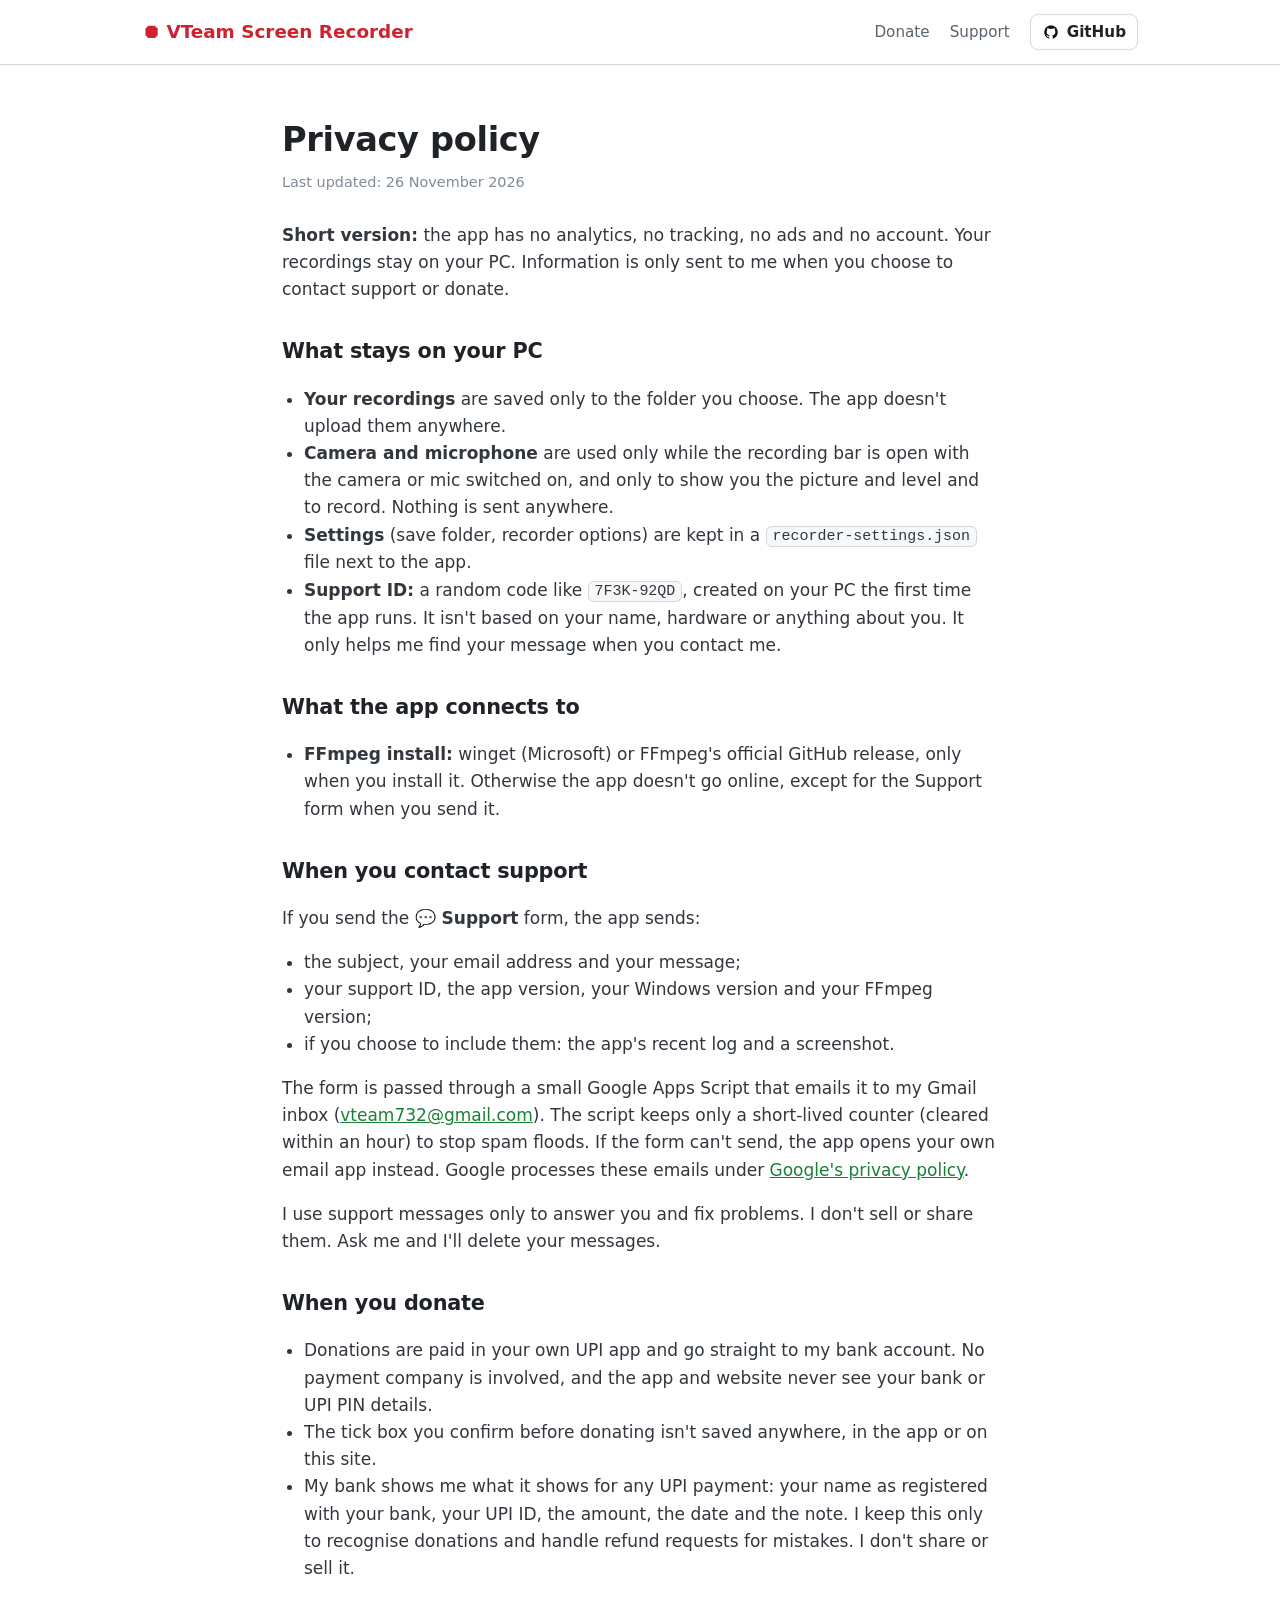
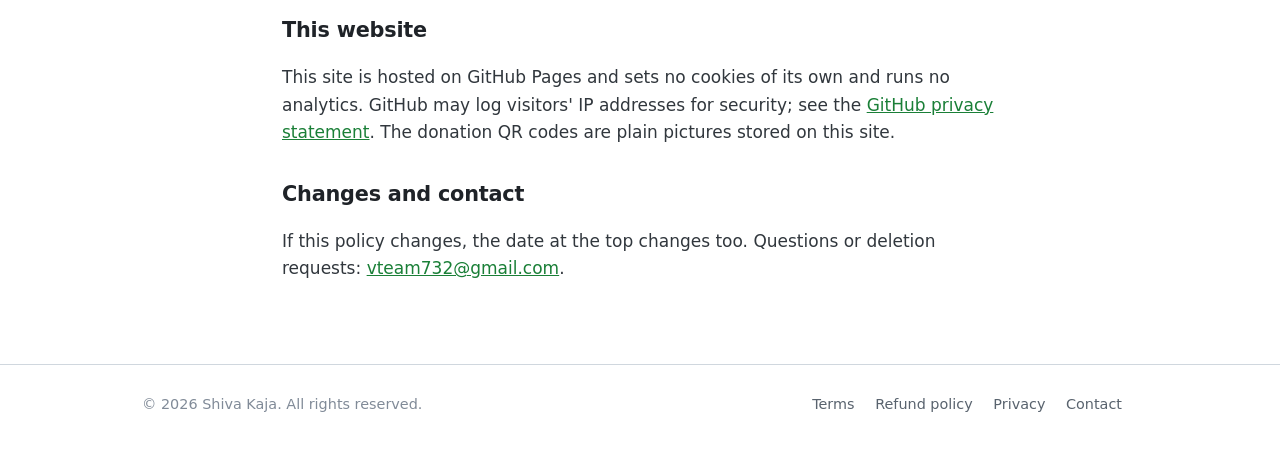
==== docs/privacy.html @ 03bdc4d3 "VTeam Screen Recorder v1.0.0 Free Windows screen recorder: full screen as one MP4 with PC sound and " ====
<!DOCTYPE html>
<html lang="en">
<head>
  <meta charset="utf-8">
  <meta name="viewport" content="width=device-width, initial-scale=1">
  <title>Privacy policy · VTeam Screen Recorder</title>
  <link rel="stylesheet" href="style.css">
  <link rel="icon" href="data:image/svg+xml,%3Csvg xmlns='http://www.w3.org/2000/svg' viewBox='0 0 100 100'%3E%3Ccircle cx='50' cy='50' r='40' fill='%23CF222E'/%3E%3C/svg%3E">
  <style>.brand { color: var(--red); } .brand:hover { color: #A40E26; }</style>
</head>
<body>

<header class="site-header">
  <div class="wrap">
    <a class="brand" href="./">⏺ VTeam Screen Recorder</a>
    <nav class="nav">
      <a href="./#donate">Donate</a>
      <a href="./#support">Support</a>
      <a class="gh" href="https://github.com/souldraft?tab=repositories" target="_blank" rel="noopener" title="My apps on GitHub" aria-label="Shiva Kaja's GitHub repositories"><img src="github-mark.png" alt="" width="18" height="18">GitHub</a>
    </nav>
  </div>
</header>

<main class="page">
  <h1>Privacy policy</h1>
  <p class="updated">Last updated: 26 November 2026</p>

  <p><strong>Short version:</strong> the app has no analytics, no tracking, no ads and no account. Your recordings stay on your PC. Information is only sent to me when you choose to contact support or donate.</p>

  <h2>What stays on your PC</h2>
  <ul>
    <li><strong>Your recordings</strong> are saved only to the folder you choose. The app doesn't upload them anywhere.</li>
    <li><strong>Camera and microphone</strong> are used only while the recording bar is open with the camera or mic switched on, and only to show you the picture and level and to record. Nothing is sent anywhere.</li>
    <li><strong>Settings</strong> (save folder, recorder options) are kept in a <code>recorder-settings.json</code> file next to the app.</li>
    <li><strong>Support ID:</strong> a random code like <code>7F3K-92QD</code>, created on your PC the first time the app runs. It isn't based on your name, hardware or anything about you. It only helps me find your message when you contact me.</li>
  </ul>

  <h2>What the app connects to</h2>
  <ul>
    <li><strong>FFmpeg install:</strong> winget (Microsoft) or FFmpeg's official GitHub release, only when you install it. Otherwise the app doesn't go online, except for the Support form when you send it.</li>
  </ul>

  <h2>When you contact support</h2>
  <p>If you send the <strong>💬 Support</strong> form, the app sends:</p>
  <ul>
    <li>the subject, your email address and your message;</li>
    <li>your support ID, the app version, your Windows version and your FFmpeg version;</li>
    <li>if you choose to include them: the app's recent log and a screenshot.</li>
  </ul>
  <p>The form is passed through a small Google Apps Script that emails it to my Gmail inbox (<a href="mailto:vteam732@gmail.com">vteam732@gmail.com</a>). The script keeps only a short-lived counter (cleared within an hour) to stop spam floods. If the form can't send, the app opens your own email app instead. Google processes these emails under <a href="https://policies.google.com/privacy">Google's privacy policy</a>.</p>
  <p>I use support messages only to answer you and fix problems. I don't sell or share them. Ask me and I'll delete your messages.</p>

  <h2>When you donate</h2>
  <ul>
    <li>Donations are paid in your own UPI app and go straight to my bank account. No payment company is involved, and the app and website never see your bank or UPI PIN details.</li>
    <li>The tick box you confirm before donating isn't saved anywhere, in the app or on this site.</li>
    <li>My bank shows me what it shows for any UPI payment: your name as registered with your bank, your UPI ID, the amount, the date and the note. I keep this only to recognise donations and handle refund requests for mistakes. I don't share or sell it.</li>
  </ul>

  <h2>This website</h2>
  <p>This site is hosted on GitHub Pages and sets no cookies of its own and runs no analytics. GitHub may log visitors' IP addresses for security; see the <a href="https://docs.github.com/en/site-policy/privacy-policies/github-general-privacy-statement">GitHub privacy statement</a>. The donation QR codes are plain pictures stored on this site.</p>

  <h2>Changes and contact</h2>
  <p>If this policy changes, the date at the top changes too. Questions or deletion requests: <a href="mailto:vteam732@gmail.com">vteam732@gmail.com</a>.</p>
</main>

<footer class="site-footer">
  <div class="wrap">
    <div>© 2026 Shiva Kaja. All rights reserved.</div>
    <div>
      <a href="terms.html">Terms</a>
      <a href="refund.html">Refund policy</a>
      <a href="privacy.html">Privacy</a>
      <a href="mailto:vteam732@gmail.com">Contact</a>
    </div>
  </div>
</footer>

</body>
</html>
---- docs/style.css ----
/* Video Downloader website: white theme, green accent (same as the app) */
:root {
  --green: #1A7F37;
  --green-hover: #156D2E;
  --green-soft: #DAFBE1;
  --text: #1F2328;
  --muted: #59636E;
  --faint: #818B98;
  --border: #D0D7DE;
  --surface: #F6F8FA;
  --amber-bg: #FFF8C5;
  --amber-border: #D4A72C;
  --amber-text: #7D4E00;
  --red: #CF222E;
  --radius: 10px;
  --max: 1040px;
}

* { box-sizing: border-box; }

html { -webkit-text-size-adjust: 100%; }

body {
  margin: 0;
  font-family: "Segoe UI", system-ui, -apple-system, Roboto, "Helvetica Neue", Arial, sans-serif;
  font-size: 17px;
  line-height: 1.6;
  color: var(--text);
  background: #FFFFFF;
}

a { color: var(--green); }
a:hover { color: var(--green-hover); }

code, .mono {
  font-family: "Cascadia Mono", Consolas, "SFMono-Regular", Menlo, monospace;
  font-size: 0.88em;
}

code {
  background: var(--surface);
  border: 1px solid var(--border);
  border-radius: 6px;
  padding: 0.1em 0.4em;
}

.wrap { max-width: var(--max); margin: 0 auto; padding: 0 22px; }

/* ---------- header ---------- */
.site-header { border-bottom: 1px solid var(--border); background: #FFFFFF; }
.site-header .wrap { display: flex; align-items: center; justify-content: space-between; gap: 16px; min-height: 64px; flex-wrap: wrap; }
.brand { font-weight: 700; font-size: 1.15rem; color: var(--green); text-decoration: none; white-space: nowrap; }
.brand:hover { color: var(--green-hover); }
.nav { display: flex; gap: 20px; flex-wrap: wrap; }
.nav a { color: var(--muted); text-decoration: none; font-size: 0.95rem; }
.nav a:hover { color: var(--text); }

/* ---------- buttons ---------- */
.btn {
  display: inline-block;
  padding: 12px 22px;
  border-radius: 8px;
  font-weight: 600;
  font-size: 1rem;
  text-decoration: none;
  border: 1px solid transparent;
  cursor: pointer;
  font-family: inherit;
}
.btn-primary { background: var(--green); color: #FFFFFF; }
.btn-primary:hover { background: var(--green-hover); color: #FFFFFF; }
.btn-secondary { background: #FFFFFF; color: var(--text); border-color: var(--border); }
.btn-secondary:hover { background: var(--surface); color: var(--text); }
.btn[aria-disabled="true"], .btn:disabled { background: var(--surface); color: var(--faint); border-color: var(--border); cursor: not-allowed; }
.btn-block { display: block; width: 100%; text-align: center; }

/* ---------- hero ---------- */
.hero { padding: 64px 0 40px; text-align: center; }
.hero h1 { font-size: clamp(2rem, 5vw, 3rem); line-height: 1.15; margin: 0 0 16px; letter-spacing: -0.02em; }
.hero h1 span { color: var(--green); }
.hero p.lead { font-size: 1.2rem; color: var(--muted); max-width: 640px; margin: 0 auto 28px; }
.hero .actions { display: flex; gap: 12px; justify-content: center; flex-wrap: wrap; }
.hero .small { color: var(--faint); font-size: 0.9rem; margin-top: 14px; }

.shot { margin: 36px auto 0; max-width: 900px; }
.shot img { width: 100%; height: auto; border: 1px solid var(--border); border-radius: var(--radius); box-shadow: 0 8px 30px rgba(31, 35, 40, 0.10); }
.shot figcaption { color: var(--faint); font-size: 0.85rem; margin-top: 8px; text-align: center; }

/* ---------- sections ---------- */
section { padding: 56px 0; }
section.alt { background: var(--surface); border-top: 1px solid var(--border); border-bottom: 1px solid var(--border); }
h2 { font-size: 1.8rem; margin: 0 0 8px; letter-spacing: -0.01em; }
h3 { font-size: 1.12rem; margin: 0 0 6px; }
.section-lead { color: var(--muted); margin: 0 0 32px; }

.grid { display: grid; gap: 18px; grid-template-columns: repeat(auto-fit, minmax(260px, 1fr)); }
.card { background: #FFFFFF; border: 1px solid var(--border); border-radius: var(--radius); padding: 22px; }
.card p { margin: 0; color: var(--muted); }
.card .icon { font-size: 1.5rem; margin-bottom: 8px; }

/* ---------- pricing ---------- */
.plans { display: grid; gap: 20px; grid-template-columns: repeat(auto-fit, minmax(280px, 1fr)); max-width: 820px; margin: 0 auto; }
.plan { background: #FFFFFF; border: 1px solid var(--border); border-radius: var(--radius); padding: 28px; display: flex; flex-direction: column; }
.plan.pro { border: 2px solid var(--green); }
.plan .price { font-size: 2.2rem; font-weight: 700; margin: 6px 0 2px; }
.plan .price small { font-size: 1rem; font-weight: 400; color: var(--muted); }
.plan ul { list-style: none; padding: 0; margin: 18px 0 24px; flex: 1; }
.plan li { padding: 6px 0 6px 28px; position: relative; }
.plan li::before { content: "✓"; position: absolute; left: 0; color: var(--green); font-weight: 700; }
.plan li.no { color: var(--faint); }
.plan li.no::before { content: "–"; color: var(--faint); }
.badge { display: inline-block; font-size: 0.78rem; font-weight: 700; letter-spacing: 0.04em; text-transform: uppercase; color: var(--green); background: var(--green-soft); border-radius: 999px; padding: 3px 10px; }

.note { background: var(--amber-bg); border: 1px solid var(--amber-border); color: var(--amber-text); border-radius: 8px; padding: 12px 16px; font-size: 0.95rem; }
.note-plain { background: var(--surface); border: 1px solid var(--border); border-radius: 8px; padding: 12px 16px; font-size: 0.95rem; color: var(--muted); }

/* ---------- steps ---------- */
ol.steps { counter-reset: step; list-style: none; padding: 0; margin: 0; display: grid; gap: 14px; }
ol.steps li { counter-increment: step; position: relative; padding: 14px 16px 14px 60px; background: #FFFFFF; border: 1px solid var(--border); border-radius: var(--radius); }
ol.steps li::before { content: counter(step); position: absolute; left: 16px; top: 13px; width: 30px; height: 30px; border-radius: 50%; background: var(--green); color: #FFFFFF; font-weight: 700; display: flex; align-items: center; justify-content: center; font-size: 0.95rem; }

/* ---------- FAQ ---------- */
details { border: 1px solid var(--border); border-radius: var(--radius); padding: 14px 18px; background: #FFFFFF; margin-bottom: 10px; }
details summary { cursor: pointer; font-weight: 600; }
details p { margin: 10px 0 0; color: var(--muted); }

/* ---------- text pages (terms, privacy, refund) ---------- */
.page { max-width: 760px; margin: 0 auto; padding: 48px 22px 64px; }
.page h1 { font-size: 2.1rem; margin: 0 0 4px; letter-spacing: -0.01em; }
.page .updated { color: var(--faint); font-size: 0.9rem; margin: 0 0 28px; }
.page h2 { font-size: 1.3rem; margin: 32px 0 8px; }
.page p, .page li { color: #31373D; }
.page ul { padding-left: 22px; }

/* ---------- thanks page ---------- */
.keybox { display: flex; gap: 10px; flex-wrap: wrap; align-items: stretch; margin: 12px 0 8px; }
.keybox output { flex: 1; min-width: 220px; font-family: "Cascadia Mono", Consolas, Menlo, monospace; font-size: 1.05rem; background: var(--surface); border: 1px solid var(--border); border-radius: 8px; padding: 12px 14px; word-break: break-all; user-select: all; }
.hidden { display: none !important; }

/* ---------- footer ---------- */
.site-footer { border-top: 1px solid var(--border); padding: 28px 0 36px; color: var(--faint); font-size: 0.9rem; }
.site-footer .wrap { display: flex; justify-content: space-between; gap: 16px; flex-wrap: wrap; }
.site-footer a { color: var(--muted); text-decoration: none; margin-right: 16px; }
.site-footer a:hover { color: var(--text); }

@media (max-width: 600px) {
  body { font-size: 16px; }
  .hero { padding: 40px 0 28px; }
  section { padding: 40px 0; }
  .nav { gap: 14px; }
}

/* GitHub link in the header (official GitHub mark, links to my repositories) */
.nav { align-items: center; }
.nav a.gh { display: inline-flex; align-items: center; gap: 7px; color: var(--text); border: 1px solid var(--border); border-radius: 8px; padding: 5px 11px; font-weight: 600; }
.nav a.gh:hover { background: var(--surface); }
.nav a.gh img { display: block; }
.eyebrow { display: inline-block; font-size: 0.85rem; font-weight: 700; letter-spacing: 0.05em; text-transform: uppercase; color: var(--green); margin: 0 0 14px; }

/* donate box */
.amounts { display: grid; grid-template-columns: repeat(5, 1fr); gap: 6px; }
.amounts button { font: inherit; font-weight: 700; padding: 9px 0; border-radius: 8px; border: 1px solid var(--border); background: #FFFFFF; color: var(--text); cursor: pointer; }
.amounts button:hover { background: var(--surface); }
.amounts button[aria-pressed="true"] { background: var(--green); border-color: var(--green); color: #FFFFFF; }
.qr { display: flex; justify-content: center; margin: 16px 0 8px; }
.qr img { width: 220px; height: 220px; border: 1px solid var(--border); border-radius: 8px; image-rendering: pixelated; }
.upi-id { text-align: center; margin: 4px 0 12px; font-size: 0.95rem; }
.link-btn { font: inherit; font-size: 0.9rem; background: none; border: none; color: var(--green); cursor: pointer; text-decoration: underline; padding: 0 4px; }
.small-note { color: var(--faint); font-size: 0.85rem; margin: 10px 0 0; }
.mobile-only { display: none; }
@media (max-width: 760px), (pointer: coarse) { .mobile-only { display: block; } }
.consent { display: flex; gap: 10px; align-items: flex-start; margin: 14px 0 0; padding: 12px; background: var(--surface); border: 1px solid var(--border); border-radius: 8px; font-size: 0.9rem; line-height: 1.45; cursor: pointer; }
.consent input { width: 20px; height: 20px; margin: 1px 0 0; flex: none; accent-color: var(--green); cursor: pointer; }
.qr-locked { width: 220px; height: 220px; display: flex; align-items: center; justify-content: center; text-align: center; color: var(--faint); background: var(--surface); border: 1px solid var(--border); border-radius: 8px; font-size: 0.95rem; }
.amount-note { text-align: center; color: var(--muted); font-size: 0.9rem; margin: 0 0 4px; }
.link-btn:disabled { color: var(--faint); cursor: not-allowed; text-decoration: none; }
.btn[aria-disabled="true"].btn-primary { background: var(--surface); color: var(--faint); border-color: var(--border); cursor: not-allowed; }
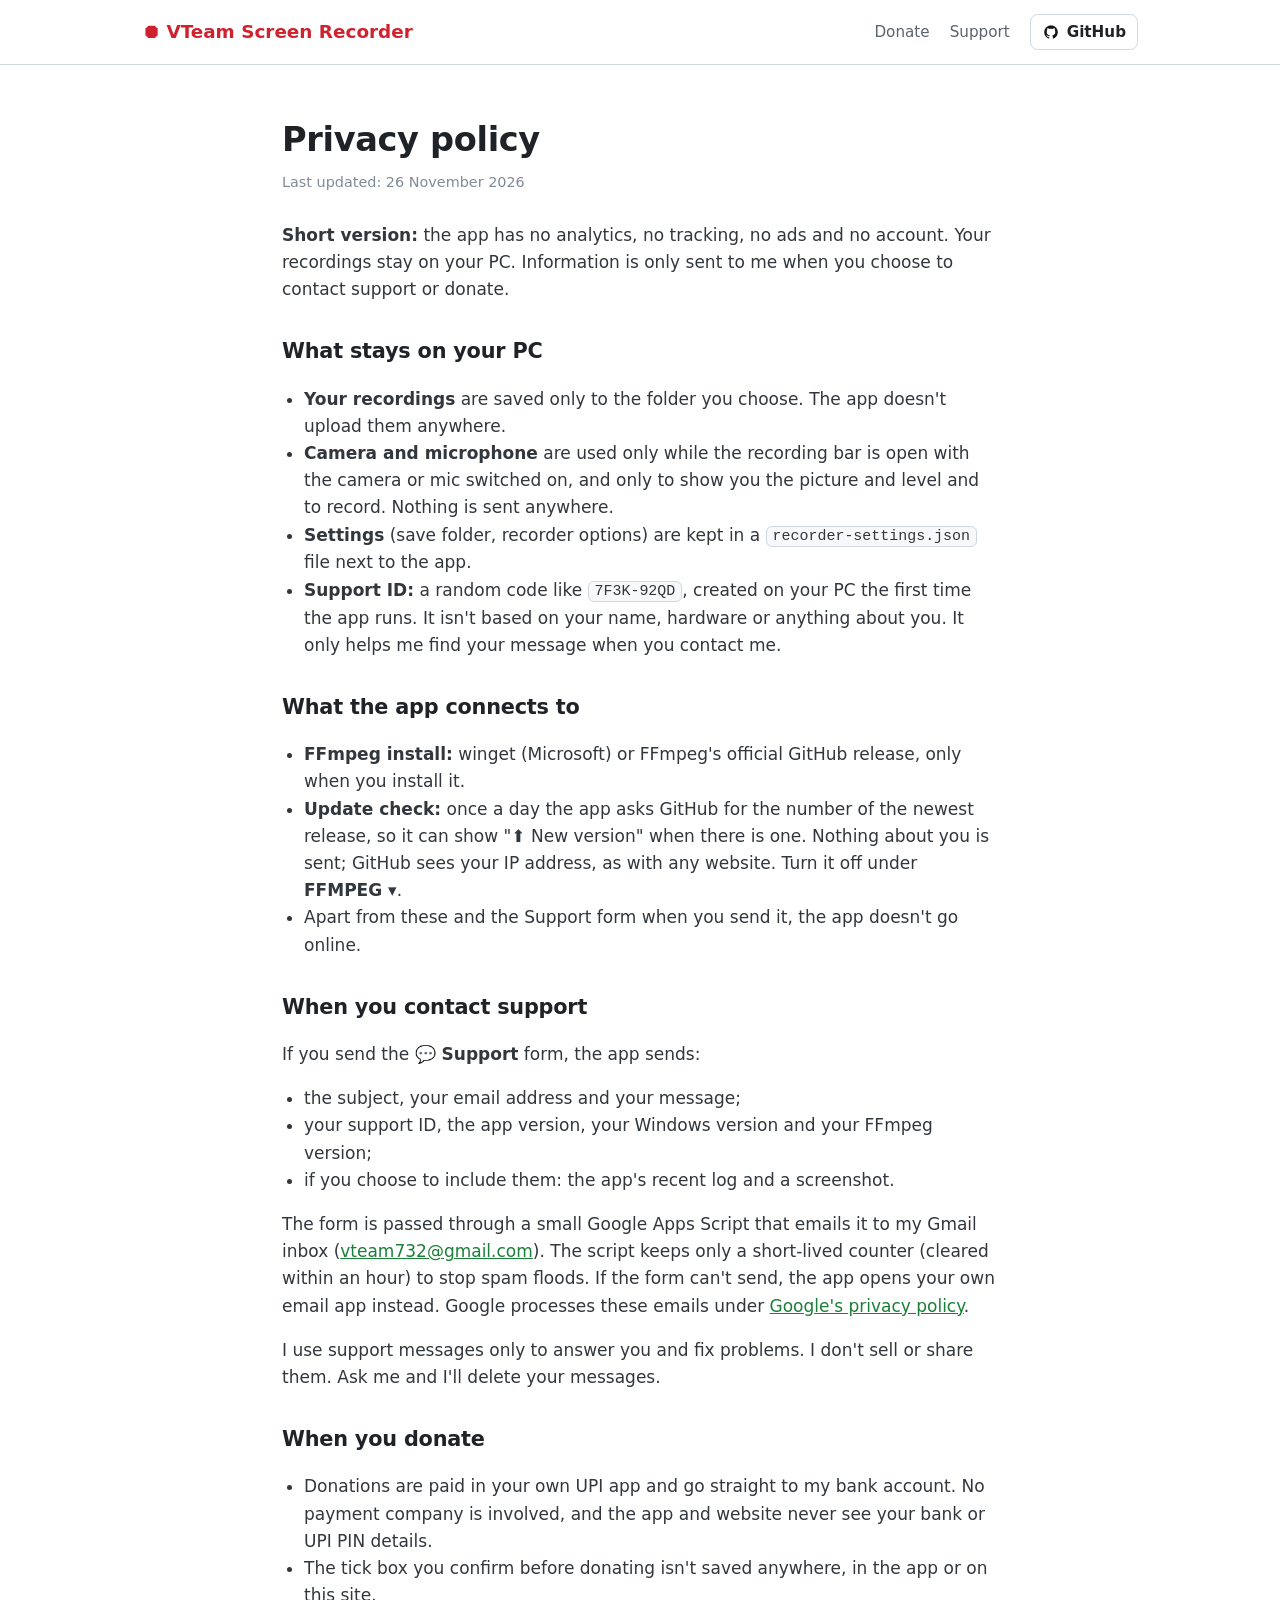
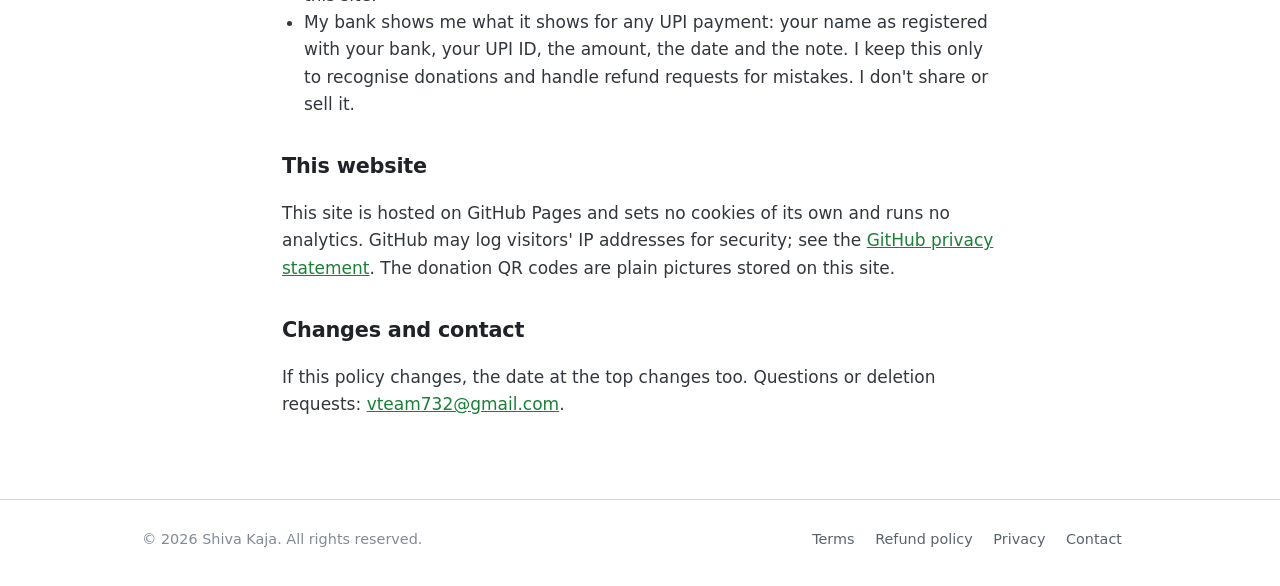
==== commit 1f15c077: "Once-a-day update check Green "New version" button when GitHub has a newer release; on/off in the FF" ====
--- a/docs/privacy.html
+++ b/docs/privacy.html
@@ -37,7 +37,9 @@
 
   <h2>What the app connects to</h2>
   <ul>
-    <li><strong>FFmpeg install:</strong> winget (Microsoft) or FFmpeg's official GitHub release, only when you install it. Otherwise the app doesn't go online, except for the Support form when you send it.</li>
+    <li><strong>FFmpeg install:</strong> winget (Microsoft) or FFmpeg's official GitHub release, only when you install it.</li>
+    <li><strong>Update check:</strong> once a day the app asks GitHub for the number of the newest release, so it can show "⬆ New version" when there is one. Nothing about you is sent; GitHub sees your IP address, as with any website. Turn it off under <strong>FFMPEG ▾</strong>.</li>
+    <li>Apart from these and the Support form when you send it, the app doesn't go online.</li>
   </ul>
 
   <h2>When you contact support</h2>
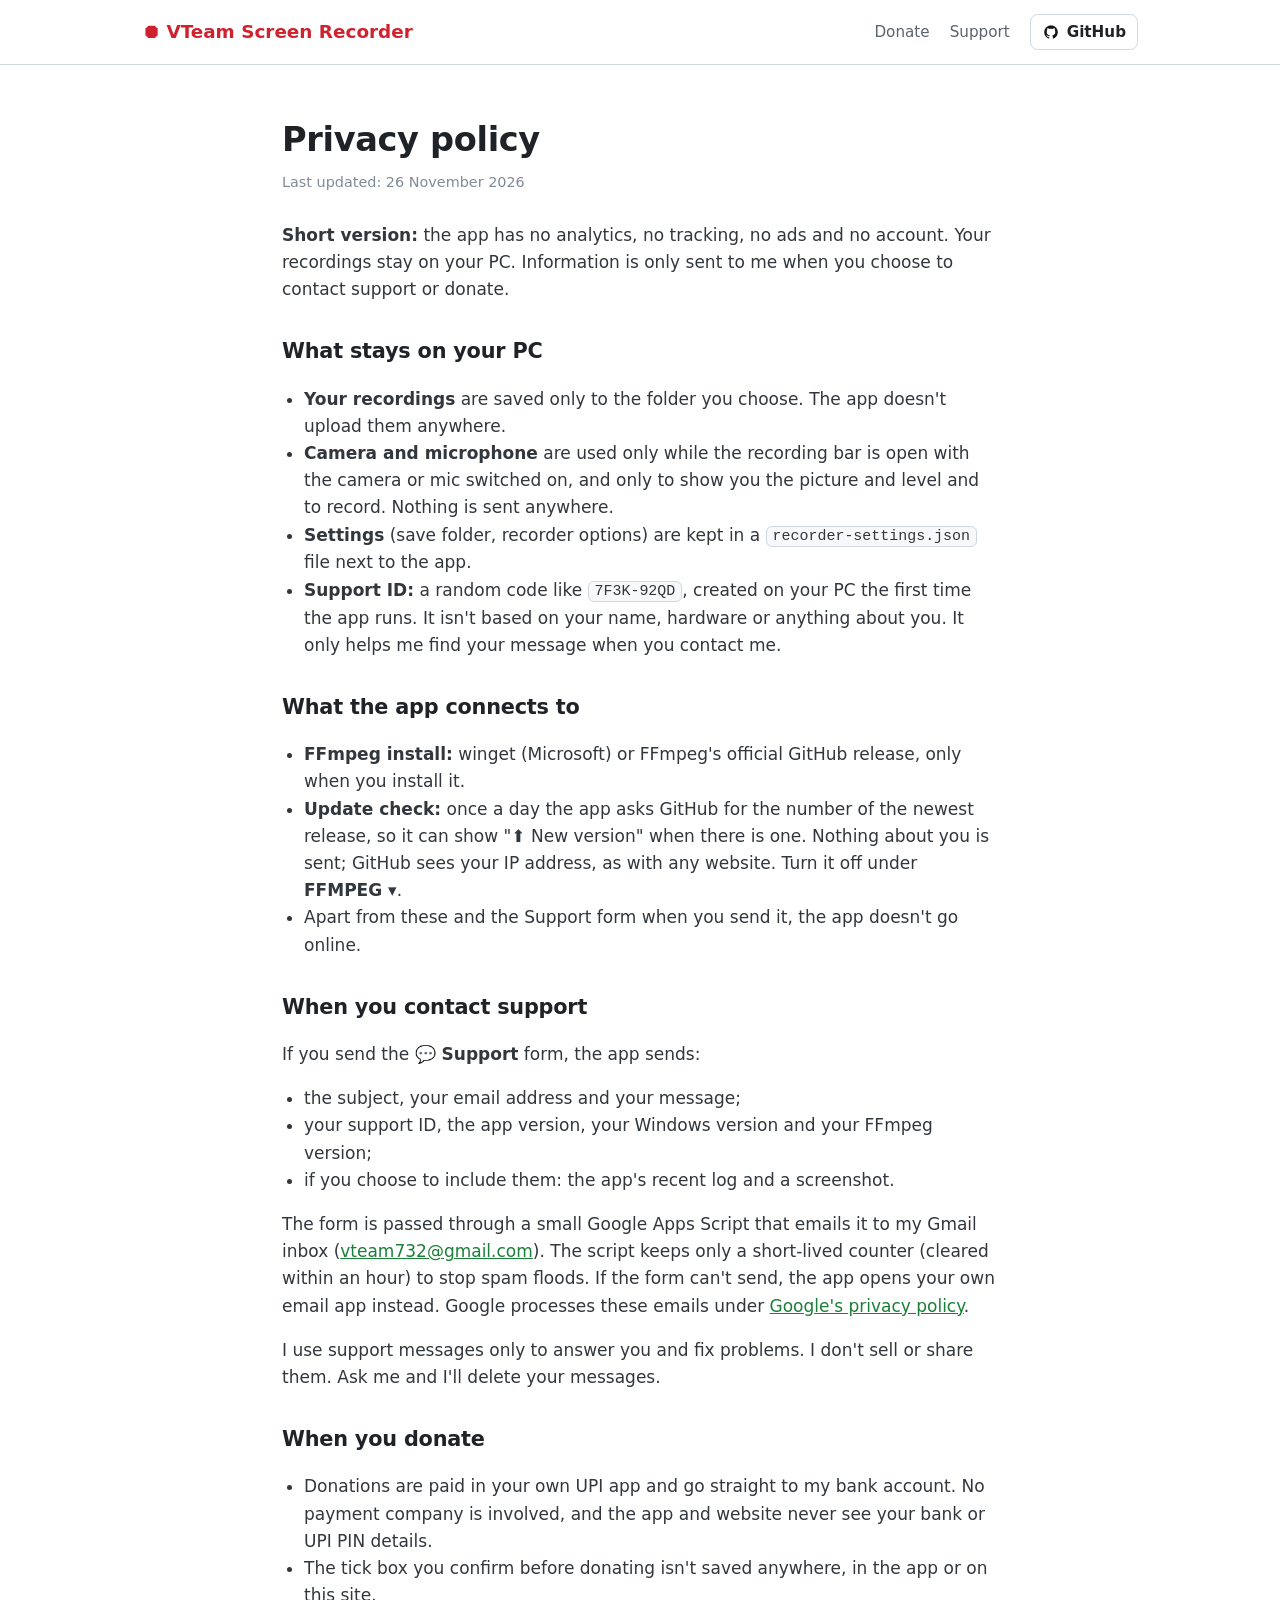
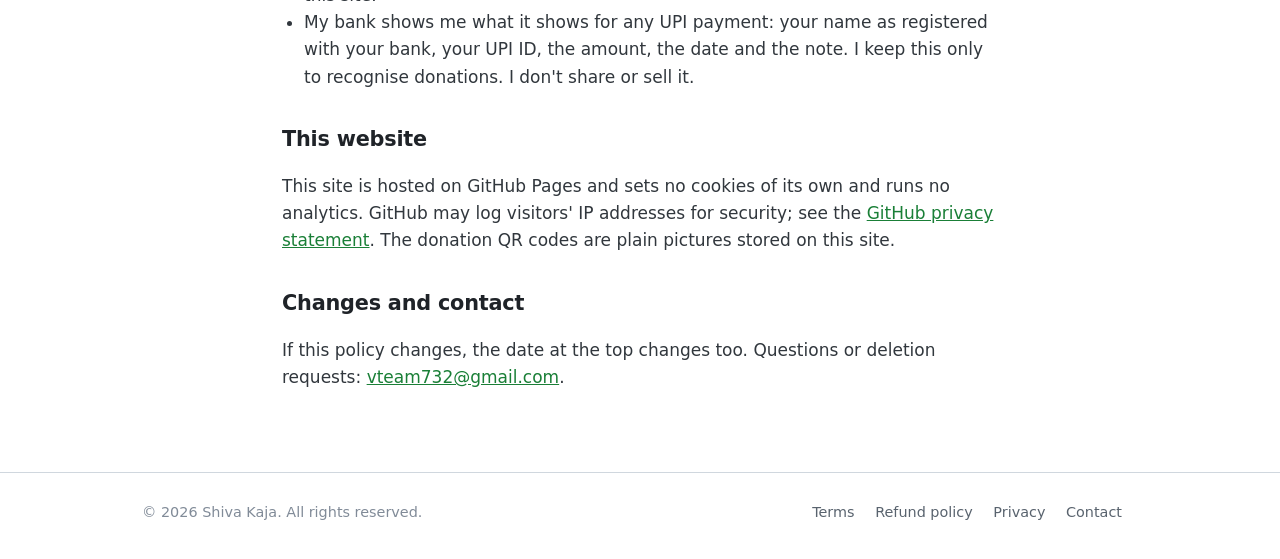
==== commit 2ad9a213: "Donations are final: refund, terms and privacy pages match the tick box Co-Authored-By: Claude Opus " ====
--- a/docs/privacy.html
+++ b/docs/privacy.html
@@ -56,7 +56,7 @@
   <ul>
     <li>Donations are paid in your own UPI app and go straight to my bank account. No payment company is involved, and the app and website never see your bank or UPI PIN details.</li>
     <li>The tick box you confirm before donating isn't saved anywhere, in the app or on this site.</li>
-    <li>My bank shows me what it shows for any UPI payment: your name as registered with your bank, your UPI ID, the amount, the date and the note. I keep this only to recognise donations and handle refund requests for mistakes. I don't share or sell it.</li>
+    <li>My bank shows me what it shows for any UPI payment: your name as registered with your bank, your UPI ID, the amount, the date and the note. I keep this only to recognise donations. I don't share or sell it.</li>
   </ul>
 
   <h2>This website</h2>
